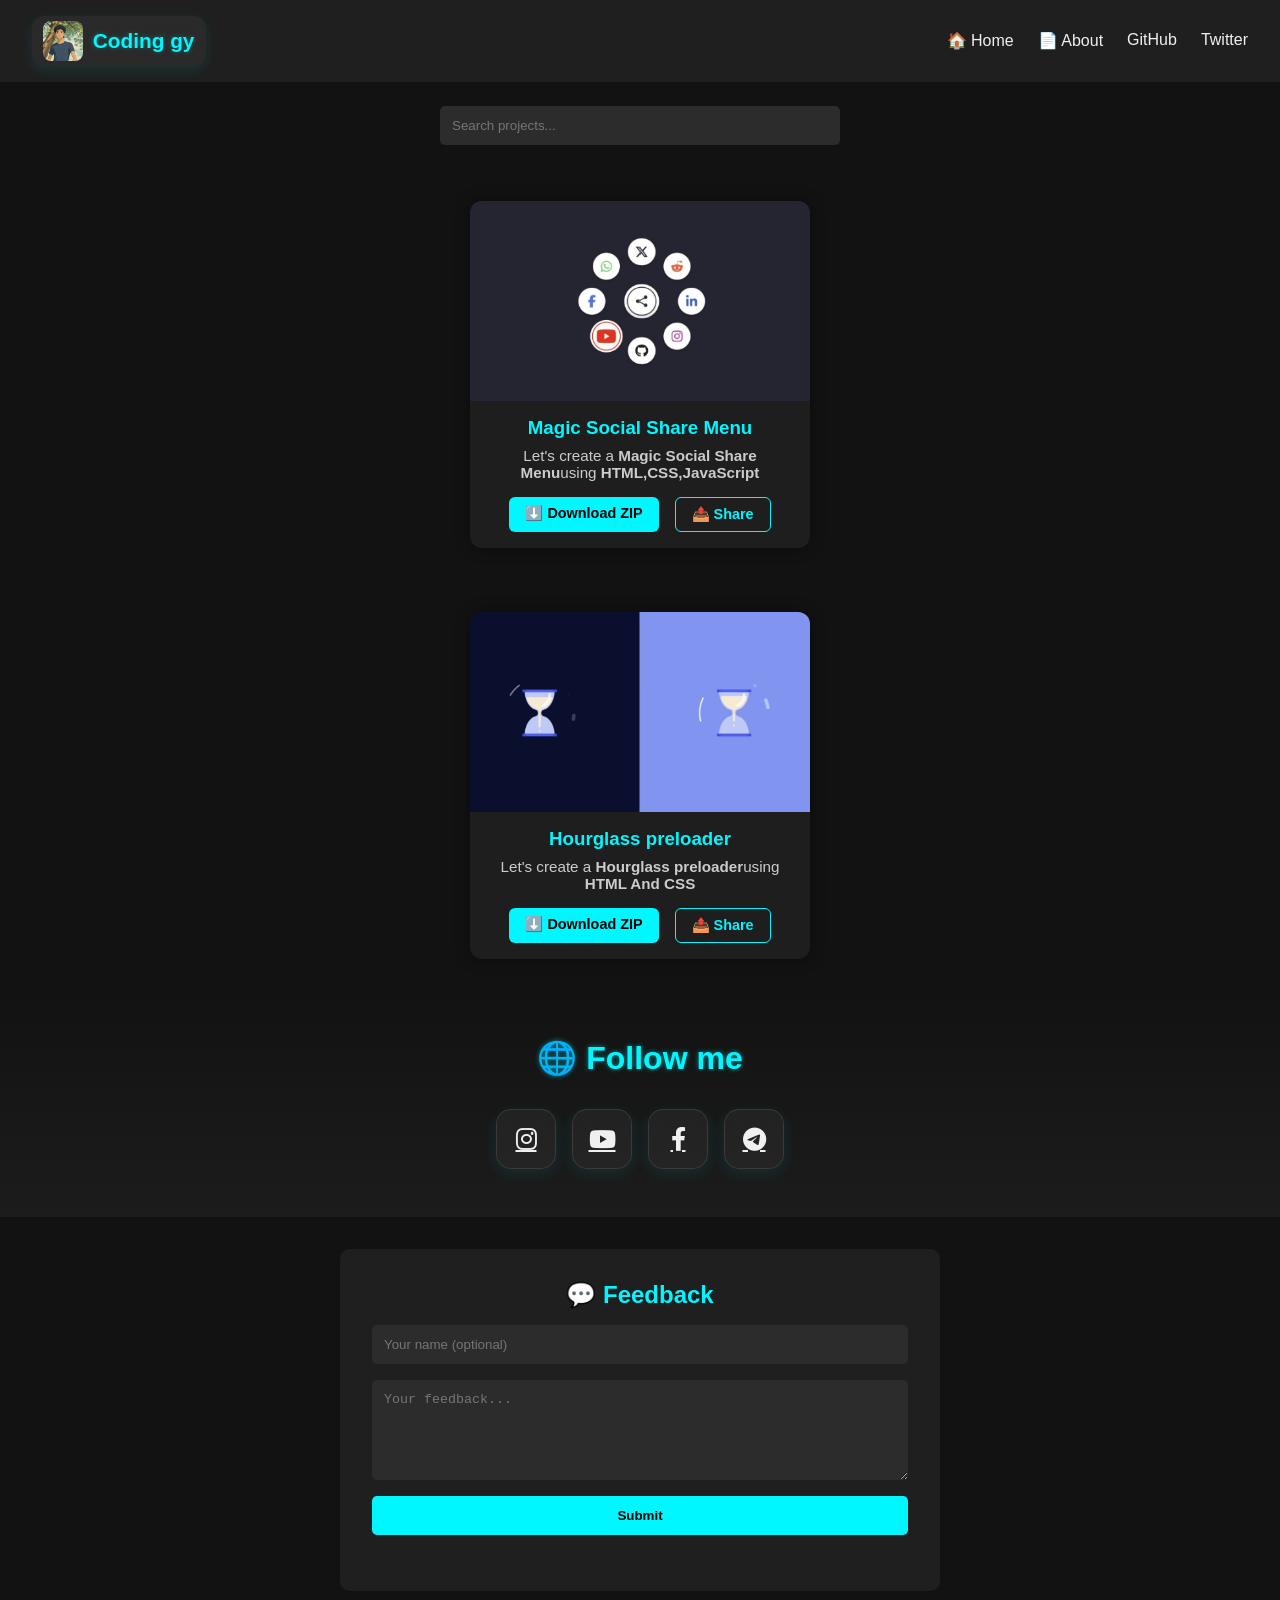
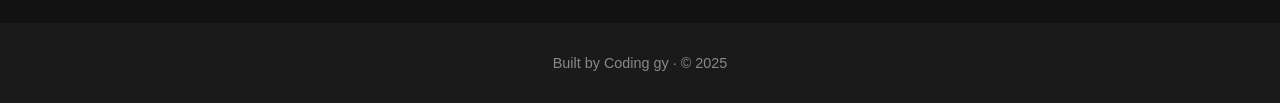
==== index.html @ 85490612 "Add files via upload" ====
<!DOCTYPE html>
<html lang="en">
<head>
  <meta charset="UTF-8" />
  <meta name="viewport" content="width=device-width, initial-scale=1.0"/>
  <title>gy Projects</title>
  <link rel="stylesheet" href="style.css" />
  <script src="script.js" defer></script>
  <link rel="stylesheet" href="https://cdnjs.cloudflare.com/ajax/libs/font-awesome/6.0.0-beta3/css/all.min.css" />
</head>
<body>

    <!-- 🌐 Navbar -->
  <nav class="navbar">
    <div class="logo">
      <img src="gy.jpg" alt="Coding gy Logo" />
      <span>Coding gy</span>
    </div>    
    <div class="menu-toggle" id="menu-toggle">&#9776;</div>
    <ul class="nav-links" id="nav-links">
      <li><a href="index.html">🏠 Home</a></li>
      <li><a href="about.html">📄 About</a></li>
      <li><a href="https://github.com/" target="_blank">GitHub</a></li>
      <li><a href="https://twitter.com/" target="_blank">Twitter</a></li>

    </ul>
  </nav>


  <!-- 🔍 Search -->
  <div class="search-container">
    <input type="text" id="search" placeholder="Search projects...">
  </div>

  <!-- 📁 Projects Section -->
  <section class="projects" id="project-list">
    <div class="project-card">
      <img src="magic.jpg" alt="Dark Notes App" />
      <div class="project-content">
        <h3>Magic Social Share Menu</h3>
        <p>Let's create a <b>Magic Social Share Menu</b>using <b>HTML,CSS,JavaScript</b> </p>
        <div class="project-buttons">
          <a class="download-btn" href="magic.zip" download>⬇️ Download ZIP</a>
          <button class="share-btn"
            data-title="Magic Social Share Menu"
            data-text="Let's create a Magic Social Share Menu using HTML,CSS,JavaScript"
            data-url="https://ruhi335-gy.github.io/Coding.gy/Magic Social Share Menu">
            📤 Share
          </button>
        </div>
      </div>
    </div>
  </section>

  <!--secand project-->
  <section class="projects" id="project-list">
    <div class="project-card">
      <img src="Hourglass-preloader.jpg" alt="Dark Notes App" />
      <div class="project-content">
        <h3>Hourglass preloader</h3>
        <p>Let's create a <b>Hourglass preloader</b>using <b>HTML And CSS</b> </p>
        <div class="project-buttons">
          <a class="download-btn" href="Hourglass-preloader.zip" download>⬇️ Download ZIP</a>
          <button class="share-btn"
            data-title="Hourglass preloader"
            data-text="Let's create a Hourglass preloader using HTML And CSS"
            data-url="https://ruhi335-gy.github.io/Coding.gy/Hourglass-preloader">
            📤 Share
          </button>
        </div>
      </div>
    </div>
  </section>

  <!-- 🌍 Social Section -->
  <section class="social-section">
    <h2>🌐 Follow me</h2>
    <div class="glass-social-icons">
      <a href="https://www.instagram.com/coding_gy?igsh=MXR6Nml3d3pjMXQ1Yw==" class="glass-icon instagram" target="_blank"><i class="fab fa-instagram"></i></a>
      <a href="https://youtube.com/@beatball2007?si=WIF33ODzMekvkTUD" class="glass-icon youtube" target="_blank"><i class="fab fa-youtube"></i></a>
      <a href="https://www.facebook.com/share/12Gy6dnp6ig/" class="glass-icon facebook" target="_blank"><i class="fab fa-facebook-f"></i></a>
      <a href="http://t.me/Free_guy_st" class="glass-icon telegram" target="_blank"><i class="fab fa-telegram-plane"></i></a>
    </div>
  </section>

  <!-- 💬 Feedback Section -->
  <section class="feedback-section">
    <h2>💬 Feedback</h2>
    <form id="feedback-form">
      <input type="text" id="name" placeholder="Your name (optional)" />
      <textarea id="feedback" placeholder="Your feedback..." required></textarea>
      <button type="submit">Submit</button>
      <p id="feedback-msg" class="feedback-msg"></p>
    </form>
  </section>

  <footer>
    <p>Built by Coding gy · © 2025</p>
  </footer>

</body>
</html>
---- style.css ----
/* General Reset */
* {
  margin: 0;
  padding: 0;
  box-sizing: border-box;
}

body {
  font-family: 'Segoe UI', sans-serif;
  background-color: #121212;
  color: #f0f0f0;
}

/* Navbar */
.navbar {
  display: flex;
  justify-content: space-between;
  align-items: center;
  background-color: #1f1f1f;
  padding: 1rem 2rem;
  position: sticky;
  top: 0;
  z-index: 999;
}

.logo {
  display: flex;
  align-items: center;
  gap: 0.6rem;
  padding: 0.3rem 0.7rem;
  border-radius: 12px;
  background: rgba(255, 255, 255, 0.05);
  backdrop-filter: blur(8px);
  box-shadow: 0 4px 12px rgba(0, 247, 255, 0.1);
  transition: all 0.3s ease;
  cursor: pointer;
  text-decoration: none;
  color: inherit;
}

.logo:hover {
  box-shadow: 0 6px 20px rgba(0, 247, 255, 0.25);
  background: rgba(0, 247, 255, 0.08);
}

.logo img {
  height: 40px;
  width: 40px;
  object-fit: cover;
  border-radius: 8px;
}

.logo span {
  color: #00f7ff;
  font-weight: bold;
  font-size: 1.3rem;
  text-shadow: 0 0 5px rgba(0, 247, 255, 0.3);
}


.menu-toggle {
  display: none;
  font-size: 1.5rem;
  cursor: pointer;
  color: #fff;
}

.nav-links {
  list-style: none;
  display: flex;
  gap: 1.5rem;
}

.nav-links li a {
  color: #f0f0f0;
  text-decoration: none;
  transition: color 0.3s ease;
}

.nav-links li a:hover {
  color: #00f7ff;
}

/* Responsive Navbar */
@media (max-width: 768px) {
  .menu-toggle {
    display: block;
  }

  .nav-links {
    display: none;
    flex-direction: column;
    background-color: #222;
    position: absolute;
    right: 0;
    top: 60px;
    width: 200px;
    padding: 1rem;
  }

  .nav-links.show {
    display: flex;
  }
}

/* Search */
.search-container {
  padding: 1.5rem 1rem;
  text-align: center;
}

#search {
  padding: 0.75rem;
  width: 90%;
  max-width: 400px;
  border: none;
  border-radius: 5px;
  background-color: #2c2c2c;
  color: #fff;
}

/* Projects Section */
.projects {
  display: flex;
  flex-wrap: wrap;
  justify-content: center;
  gap: 2rem;
  padding: 2rem 1rem;
}

/* Project Card */
.project-card {
  background-color: #1e1e1e;
  border-radius: 12px;
  overflow: hidden;
  width: 100%;
  max-width: 340px;
  box-shadow: 0 0 15px rgba(0,0,0,0.4);
  display: flex;
  flex-direction: column;
  transition: transform 0.3s ease;
}

.project-card:hover {
  transform: translateY(-5px);
}

.project-card img {
  width: 100%;
  height: 200px;
  object-fit: cover;
}

.project-content {
  padding: 1rem;
  text-align: center;
}

.project-content h3 {
  color: #00f7ff;
  margin-bottom: 0.5rem;
}

.project-content p {
  color: #ccc;
  font-size: 0.95rem;
  margin-bottom: 1rem;
}

.project-buttons {
  display: flex;
  justify-content: center;
  gap: 1rem;
  flex-wrap: wrap;
}

.download-btn,
.share-btn {
  padding: 0.5rem 1rem;
  border-radius: 6px;
  font-weight: bold;
  cursor: pointer;
  transition: 0.3s ease-in-out;
  font-size: 0.9rem;
  text-decoration: none;
  display: inline-block;
  text-align: center;
}

/* Download Button */
.download-btn {
  background-color: #00f7ff;
  color: #000;
  border: none;
}

.download-btn:hover {
  background-color: #00c8d6;
}

/* Share Button */
.share-btn {
  background-color: transparent;
  border: 1px solid #00f7ff;
  color: #00f7ff;
}

.share-btn:hover {
  background-color: #00f7ff;
  color: #000;
}

/* Responsive */
@media (max-width: 600px) {
  .project-card {
    margin: 0 auto;
  }

  .download-btn,
  .share-btn {
    width: 100%;
  }
}

/* 🌍 Social Section */
.social-section {
  text-align: center;
  padding: 3rem 1rem;
  background: linear-gradient(to bottom, #121212, #1c1c1c);
}

.social-section h2 {
  color: #00f7ff;
  font-size: 2rem;
  margin-bottom: 2rem;
  text-shadow: 0 0 5px #00f7ff88;
}

.glass-social-icons {
  display: flex;
  flex-wrap: wrap;
  justify-content: center;
  gap: 1rem;
}

.glass-icon {
  width: 60px;
  height: 60px;
  border-radius: 15px;
  backdrop-filter: blur(10px);
  background: rgba(255, 255, 255, 0.05);
  box-shadow: 0 4px 15px rgba(0, 247, 255, 0.1);
  color: #f0f0f0;
  display: flex;
  align-items: center;
  justify-content: center;
  font-size: 1.5rem;
  transition: 0.3s ease-in-out;
  border: 1px solid rgba(255, 255, 255, 0.1);
}

.glass-icon:hover {
  transform: scale(1.15);
  background: rgba(0, 247, 255, 0.2);
  color: #00f7ff;
  box-shadow: 0 8px 20px rgba(0, 247, 255, 0.3);
}

.github:hover { color: #fff; }
.twitter:hover { color: #1DA1F2; }
.linkedin:hover { color: #0077b5; }
.instagram:hover { color: #E4405F; }
.youtube:hover { color: #FF0000; }
.facebook:hover { color: #3b5998; }
.telegram:hover { color: #0088cc; }

/* 💬 Feedback Section */
.feedback-section {
  background-color: #1f1f1f;
  padding: 2rem;
  margin: 2rem;
  border-radius: 10px;
  max-width: 600px;
  margin-left: auto;
  margin-right: auto;
  text-align: center;
}

.feedback-section h2 {
  margin-bottom: 1rem;
  color: #00f7ff;
}

#feedback-form {
  display: flex;
  flex-direction: column;
  gap: 1rem;
}

#feedback-form input,
#feedback-form textarea {
  padding: 0.75rem;
  background-color: #2c2c2c;
  border: none;
  border-radius: 5px;
  color: #fff;
  resize: vertical;
}

#feedback-form textarea {
  min-height: 100px;
}

#feedback-form button {
  background-color: #00f7ff;
  color: #000;
  border: none;
  padding: 0.75rem;
  border-radius: 5px;
  cursor: pointer;
  font-weight: bold;
  transition: background 0.3s ease;
}

#feedback-form button:hover {
  background-color: #00c8d6;
}

.feedback-msg {
  color: #00f7ff;
  margin-top: 0.5rem;
  font-size: 0.9rem;
}

/* Footer */
footer {
  text-align: center;
  padding: 2rem;
  background-color: #1a1a1a;
  font-size: 0.9rem;
  color: #888;
}
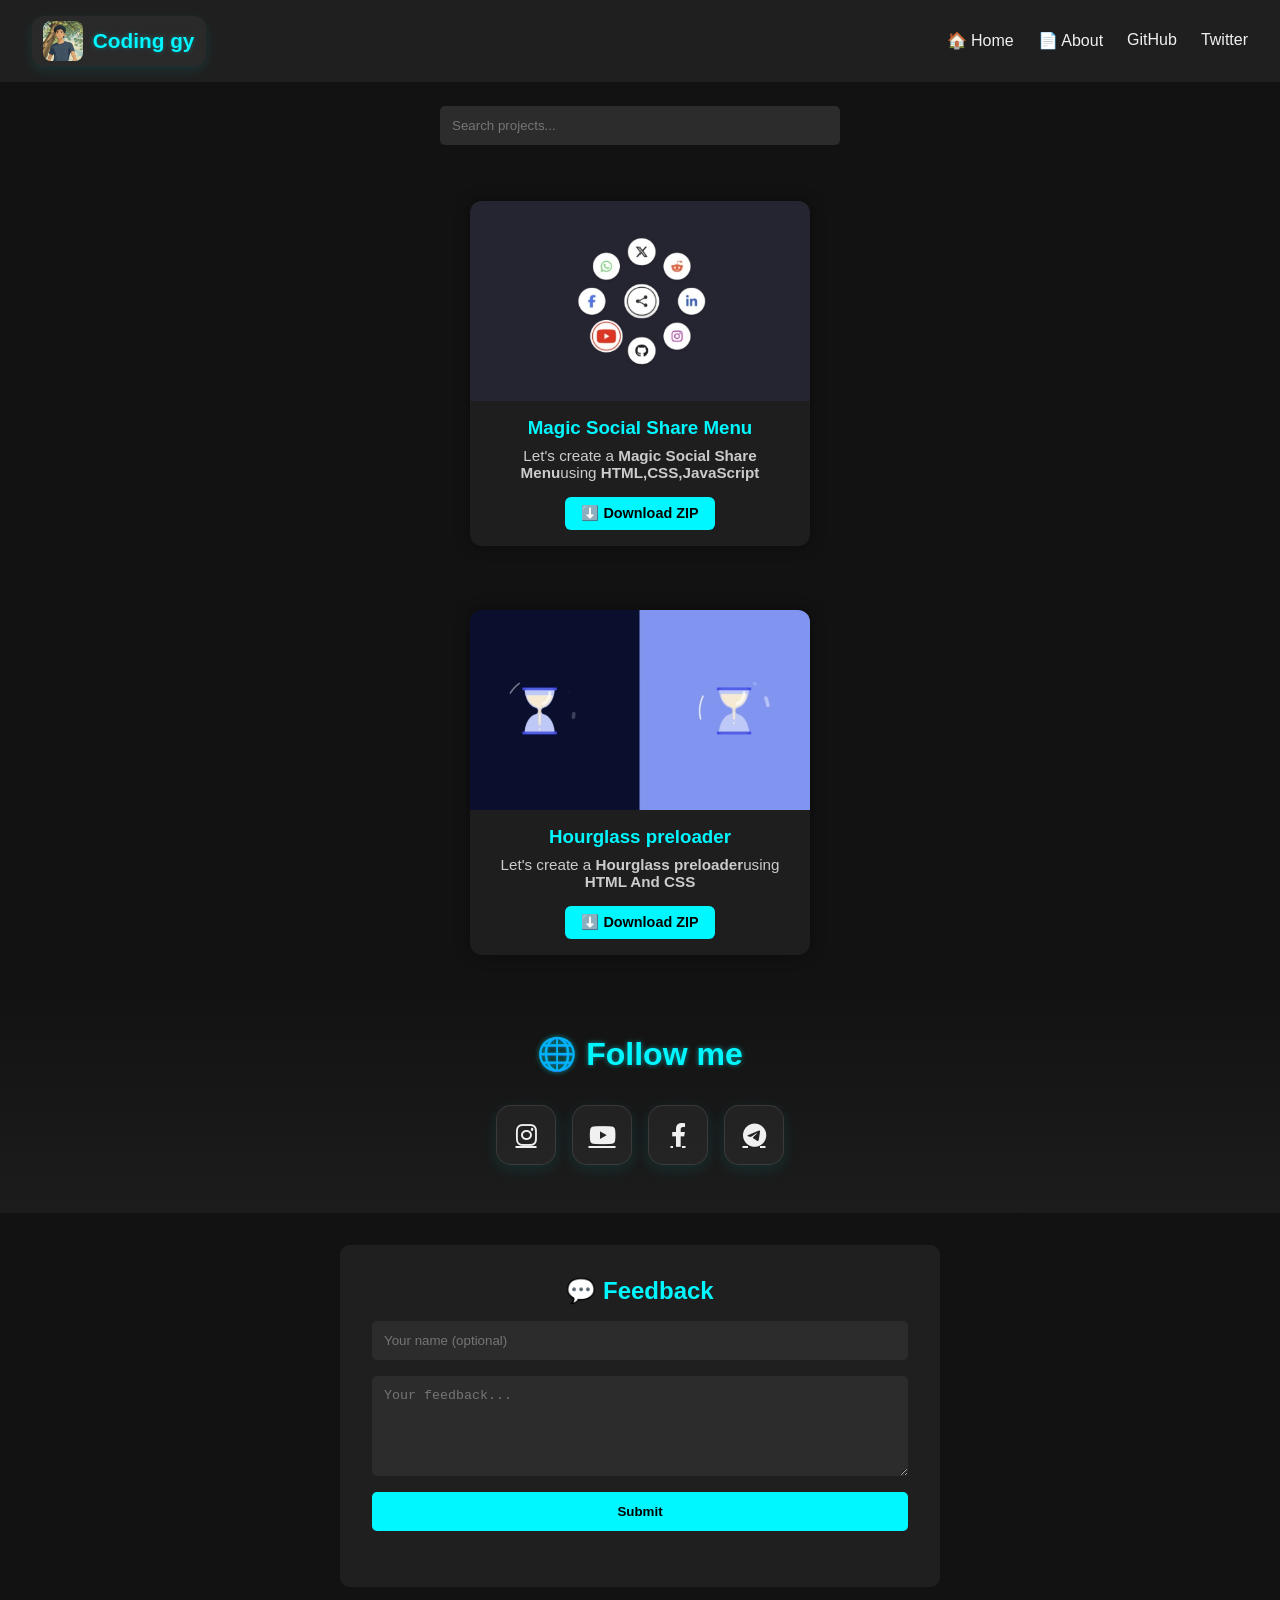
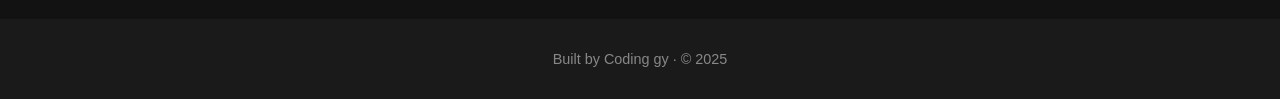
==== commit 334fe7ea: "Update index.html" ====
--- a/index.html
+++ b/index.html
@@ -41,12 +41,6 @@
         <p>Let's create a <b>Magic Social Share Menu</b>using <b>HTML,CSS,JavaScript</b> </p>
         <div class="project-buttons">
           <a class="download-btn" href="magic.zip" download>⬇️ Download ZIP</a>
-          <button class="share-btn"
-            data-title="Magic Social Share Menu"
-            data-text="Let's create a Magic Social Share Menu using HTML,CSS,JavaScript"
-            data-url="https://ruhi335-gy.github.io/Coding.gy/Magic Social Share Menu">
-            📤 Share
-          </button>
         </div>
       </div>
     </div>
@@ -61,12 +55,6 @@
         <p>Let's create a <b>Hourglass preloader</b>using <b>HTML And CSS</b> </p>
         <div class="project-buttons">
           <a class="download-btn" href="Hourglass-preloader.zip" download>⬇️ Download ZIP</a>
-          <button class="share-btn"
-            data-title="Hourglass preloader"
-            data-text="Let's create a Hourglass preloader using HTML And CSS"
-            data-url="https://ruhi335-gy.github.io/Coding.gy/Hourglass-preloader">
-            📤 Share
-          </button>
         </div>
       </div>
     </div>
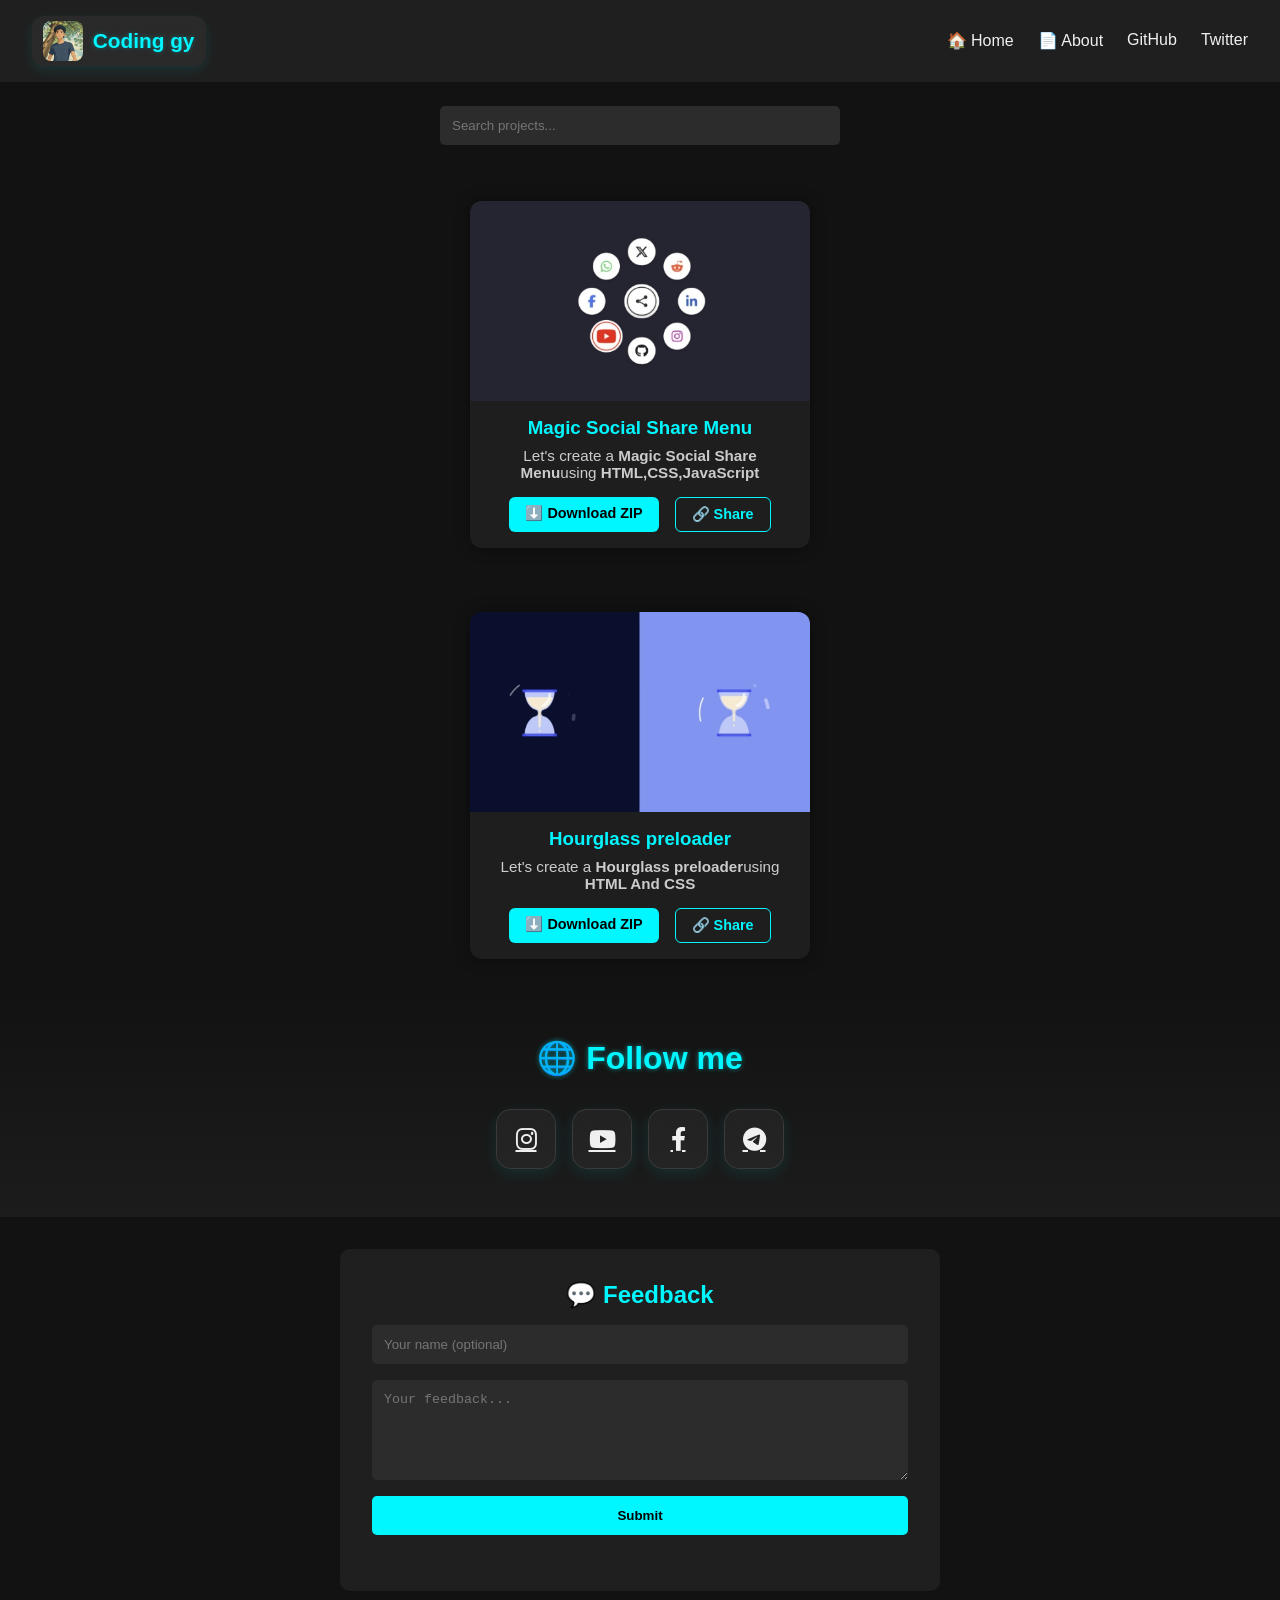
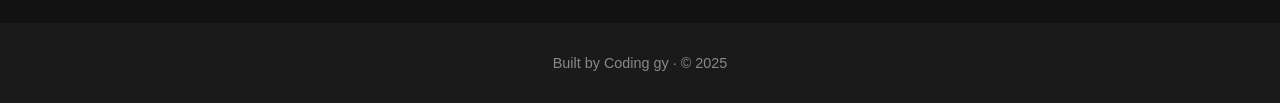
==== commit 273bf3ce: "Update index.html" ====
--- a/index.html
+++ b/index.html
@@ -41,7 +41,8 @@
         <p>Let's create a <b>Magic Social Share Menu</b>using <b>HTML,CSS,JavaScript</b> </p>
         <div class="project-buttons">
           <a class="download-btn" href="magic.zip" download>⬇️ Download ZIP</a>
-        </div>
+          <button class="share-btn" data-title="Magic-Social-Share-Menu" data-url="https://codig-gy.vercel.app/Magic-Social-Share-Menu">🔗 Share</button>
+        </div>        
       </div>
     </div>
   </section>
@@ -55,7 +56,9 @@
         <p>Let's create a <b>Hourglass preloader</b>using <b>HTML And CSS</b> </p>
         <div class="project-buttons">
           <a class="download-btn" href="Hourglass-preloader.zip" download>⬇️ Download ZIP</a>
-        </div>
+          <button class="share-btn" data-title="Hourglass-preloader" data-url="https://codig-gy.vercel.app/Hourglass-preloader">🔗 Share</button>
+        </div>        
+        </div>        
       </div>
     </div>
   </section>
